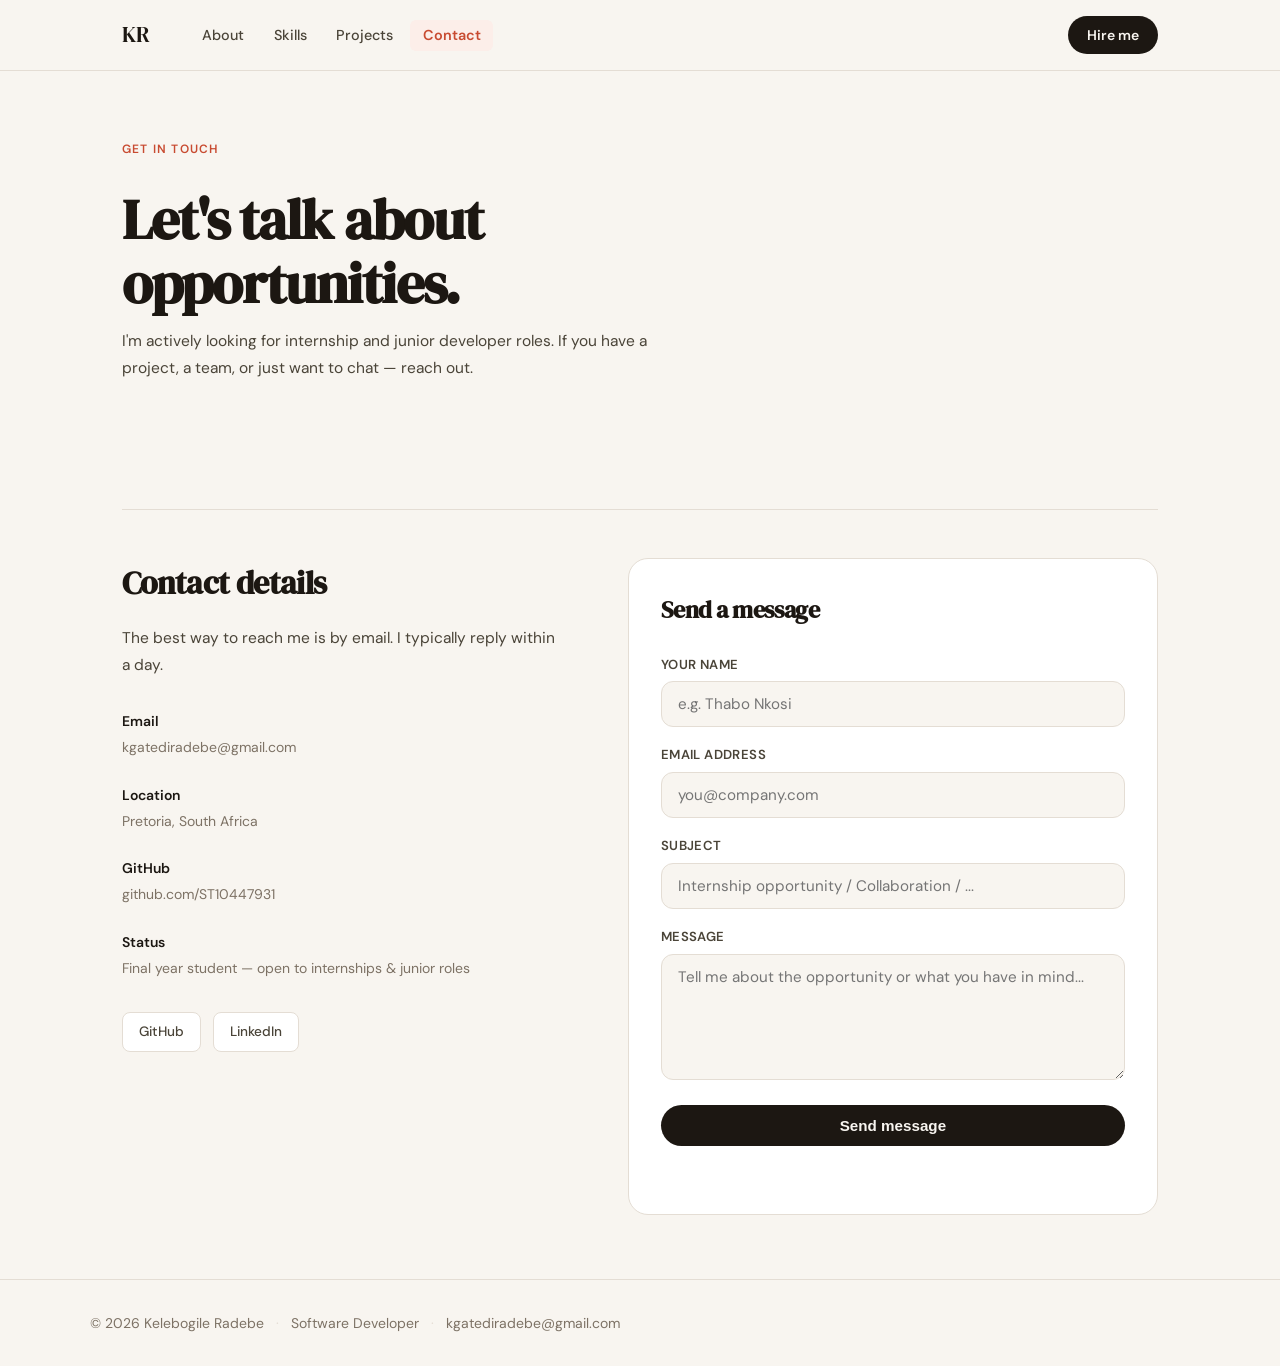
==== contact.html @ 3945b058 "Add files via upload" ====
<!DOCTYPE html>
<html lang="en">
<head>
  <meta charset="UTF-8">
  <meta name="viewport" content="width=device-width, initial-scale=1.0">
  <title>Contact — Kelebogile Radebe</title>
  <link rel="preconnect" href="https://fonts.googleapis.com">
  <link href="https://fonts.googleapis.com/css2?family=DM+Serif+Display:ital@0;1&family=DM+Sans:wght@300;400;500;600&display=swap" rel="stylesheet">
  <link rel="stylesheet" href="style.css">
</head>
<body>

<nav>
  <div class="nav-inner">
    <a href="index.html" class="nav-logo">KR</a>
     <ul class="nav-links">
      <li><a href="index.html">About</a></li>
      <li><a href="skills.html">Skills</a></li>
      <li><a href="projects.html">Projects</a></li>
      <li><a href="contact.html" class="active">Contact</a></li>
    </ul>
    <a href="contact.html" class="nav-cta">Hire me</a>
  </div>
</nav>

<main>
  <div class="page-hero">
    <span class="section-tag">Get in touch</span>
    <h1>Let's talk about<br>opportunities.</h1>
    <p>I'm actively looking for internship and junior developer roles. If you have a project, a team, or just want to chat — reach out.</p>
  </div>

  <section class="contact-section">
    <div class="contact-grid">

      <div class="contact-info">
        <h2>Contact details</h2>
        <p>The best way to reach me is by email. I typically reply within a day.</p>

        <div class="contact-detail">
          <div class="contact-detail-text">
            <strong>Email</strong>
            <span>kgatediradebe@gmail.com</span>
          </div>
        </div>

        <div class="contact-detail">
          <div class="contact-detail-text">
            <strong>Location</strong>
            <span>Pretoria, South Africa</span>
          </div>
        </div>

        <div class="contact-detail">
          <div class="contact-detail-text">
            <strong>GitHub</strong>
            <span>github.com/ST10447931</span>
          </div>
        </div>

        <div class="contact-detail">
          <div class="contact-detail-text">
            <strong>Status</strong>
            <span>Final year student — open to internships &amp; junior roles</span>
          </div>
        </div>

        <div class="social-row">
          <a href="#" class="social-btn">GitHub</a>
          <a href="#" class="social-btn">LinkedIn</a>
        </div>
      </div>

      <div class="contact-form">
        <h2>Send a message</h2>
        <div class="form-field">
          <label>Your name</label>
          <input type="text" id="name" placeholder="e.g. Thabo Nkosi">
        </div>
        <div class="form-field">
          <label>Email address</label>
          <input type="email" id="email" placeholder="you@company.com">
        </div>
        <div class="form-field">
          <label>Subject</label>
          <input type="text" id="subject" placeholder="Internship opportunity / Collaboration / ...">
        </div>
        <div class="form-field">
          <label>Message</label>
          <textarea id="message" rows="5" placeholder="Tell me about the opportunity or what you have in mind..."></textarea>
        </div>
        <button class="btn-primary" id="sendBtn" style="width:100%">Send message</button>
        <div class="form-status" id="formStatus"></div>
      </div>

    </div>
  </section>
</main>

<footer>
  <div class="footer-inner">
    <span>© 2026 Kelebogile Radebe</span>
    <span class="footer-sep">·</span>
    <span>Software Developer</span>
    <span class="footer-sep">·</span>
    <a href="mailto:kgatediradebe@gmail.com">kgatediradebe@gmail.com</a>
  </div>
</footer>

<script>
  document.getElementById('sendBtn').addEventListener('click', () => {
    const name    = document.getElementById('name').value.trim();
    const email   = document.getElementById('email').value.trim();
    const subject = document.getElementById('subject').value.trim();
    const message = document.getElementById('message').value.trim();
    const status  = document.getElementById('formStatus');

    if (!name || !email || !message) {
      status.textContent = 'Please fill in your name, email, and message.';
      status.className = 'form-status error';
      return;
    }

    const emailRegex = /^[^\s@]+@[^\s@]+\.[^\s@]+$/;
    if (!emailRegex.test(email)) {
      status.textContent = 'Please enter a valid email address.';
      status.className = 'form-status error';
      return;
    }

    // In a real deployment this would POST to a backend or Formspree/EmailJS
    status.textContent = "Message sent — I'll get back to you soon.";
    status.className = 'form-status success';
    document.getElementById('name').value = '';
    document.getElementById('email').value = '';
    document.getElementById('subject').value = '';
    document.getElementById('message').value = '';

    setTimeout(() => { status.textContent = ''; }, 5000);
  });
</script>
</body>
</html>
---- style.css ----
/* ===========================
   KELEBOGILE RADEBE PORTFOLIO
   =========================== */

:root {
  --bg: #f8f5f0;
  --surface: #ffffff;
  --surface-2: #f2ede6;
  --ink: #1c1712;
  --ink-2: #4a4438;
  --ink-3: #7d7265;
  --accent: #c84b31;
  --accent-light: #fceee9;
  --accent-2: #2a5c45;
  --border: #e4ddd4;
  --radius: 12px;
  --radius-lg: 20px;
}

* {
  margin: 0;
  padding: 0;
  box-sizing: border-box;
}

html {
  scroll-behavior: smooth;
}

body {
  font-family: 'DM Sans', sans-serif;
  background: var(--bg);
  color: var(--ink);
  line-height: 1.6;
}

em {
  font-family: 'DM Serif Display', serif;
  font-style: italic;
  color: var(--accent);
}

/* ---- NAV ---- */
nav {
  position: sticky;
  top: 0;
  z-index: 100;
  background: var(--bg);
  border-bottom: 1px solid var(--border);
}

.nav-inner {
  max-width: 1100px;
  margin: 0 auto;
  padding: 1rem 2rem;
  display: flex;
  align-items: center;
  gap: 2.5rem;
}

.nav-logo {
  font-family: 'DM Serif Display', serif;
  font-size: 1.4rem;
  color: var(--ink);
  text-decoration: none;
  letter-spacing: -0.02em;
  flex-shrink: 0;
}

.nav-links {
  display: flex;
  list-style: none;
  gap: 0.25rem;
  flex: 1;
}

.nav-links a {
  text-decoration: none;
  color: var(--ink-2);
  font-size: 0.9rem;
  font-weight: 500;
  padding: 0.4rem 0.8rem;
  border-radius: 6px;
  transition: background 0.15s, color 0.15s;
}

.nav-links a:hover {
  background: var(--surface-2);
  color: var(--ink);
}

.nav-links a.active {
  background: var(--accent-light);
  color: var(--accent);
  font-weight: 600;
}

.nav-cta {
  flex-shrink: 0;
  background: var(--ink);
  color: var(--bg);
  text-decoration: none;
  padding: 0.5rem 1.2rem;
  border-radius: 100px;
  font-size: 0.875rem;
  font-weight: 600;
  transition: opacity 0.15s;
}

.nav-cta:hover {
  opacity: 0.8;
}

/* ---- HERO ---- */
.hero {
  max-width: 1100px;
  margin: 0 auto;
  padding: 5rem 2rem 4rem;
}

.hero-body {
  display: flex;
  align-items: center;
  justify-content: space-between;
  gap: 4rem;
  margin-bottom: 4rem;
}

.hero-text {
  flex: 1;
}

.hero-photo-wrap {
  flex-shrink: 0;
}

.hero-photo {
  width: 460px;
  height: 460px;
  border-radius: 50%;
  object-fit: cover;
  object-position: center top;
  border: 4px solid var(--surface);
  box-shadow: 0 8px 32px rgba(0,0,0,0.12), 0 0 0 6px var(--surface-2);
  display: block;
}

.hero-label {
  display: inline-block;
  background: var(--accent-light);
  color: var(--accent);
  font-size: 0.8rem;
  font-weight: 600;
  letter-spacing: 0.05em;
  text-transform: uppercase;
  padding: 0.35rem 0.9rem;
  border-radius: 100px;
  margin-bottom: 1.5rem;
}

.hero h1 {
  font-family: 'DM Serif Display', serif;
  font-size: clamp(2.8rem, 6vw, 5rem);
  line-height: 1.1;
  letter-spacing: -0.02em;
  color: var(--ink);
  margin-bottom: 1.5rem;
}

.hero-sub {
  max-width: 560px;
  color: var(--ink-2);
  font-size: 1.05rem;
  line-height: 1.7;
  margin-bottom: 2.5rem;
}

.hero-actions {
  display: flex;
  gap: 1rem;
  flex-wrap: wrap;
  margin-bottom: 4rem;
}

.btn-primary {
  background: var(--ink);
  color: var(--bg);
  text-decoration: none;
  padding: 0.75rem 1.6rem;
  border-radius: 100px;
  font-weight: 600;
  font-size: 0.95rem;
  transition: opacity 0.15s;
  border: none;
  cursor: pointer;
  display: inline-block;
}

.btn-primary:hover {
  opacity: 0.8;
}

.btn-ghost {
  background: transparent;
  color: var(--ink-2);
  text-decoration: none;
  padding: 0.75rem 1.6rem;
  border-radius: 100px;
  font-weight: 500;
  font-size: 0.95rem;
  border: 1.5px solid var(--border);
  transition: border-color 0.15s, color 0.15s;
  display: inline-block;
}

.btn-ghost:hover {
  border-color: var(--ink-3);
  color: var(--ink);
}

.hero-stats {
  display: flex;
  align-items: center;
  gap: 2.5rem;
  padding: 2rem 0;
  border-top: 1px solid var(--border);
}

.stat {
  display: flex;
  flex-direction: column;
  gap: 0.2rem;
}

.stat-num {
  font-family: 'DM Serif Display', serif;
  font-size: 2rem;
  line-height: 1;
  color: var(--ink);
}

.stat-label {
  font-size: 0.8rem;
  color: var(--ink-3);
  text-transform: uppercase;
  letter-spacing: 0.05em;
}

.stat-divider {
  width: 1px;
  height: 40px;
  background: var(--border);
}

/* ---- ABOUT SECTION ---- */
.about-section {
  max-width: 1100px;
  margin: 0 auto;
  padding: 5rem 2rem;
  border-top: 1px solid var(--border);
}

.section-tag {
  display: inline-block;
  font-size: 0.75rem;
  font-weight: 600;
  letter-spacing: 0.1em;
  text-transform: uppercase;
  color: var(--accent);
  margin-bottom: 1rem;
}

.about-grid {
  display: grid;
  grid-template-columns: 1fr 1fr;
  gap: 5rem;
  align-items: start;
  margin-top: 1rem;
}

.about-text h2 {
  font-family: 'DM Serif Display', serif;
  font-size: 2.2rem;
  line-height: 1.2;
  letter-spacing: -0.02em;
  margin-bottom: 1.5rem;
  color: var(--ink);
}

.about-text p {
  color: var(--ink-2);
  margin-bottom: 1rem;
  line-height: 1.75;
  font-size: 0.97rem;
}

.about-card-stack {
  display: flex;
  flex-direction: column;
  gap: 1rem;
}

.about-card {
  background: var(--surface);
  border: 1px solid var(--border);
  border-radius: var(--radius);
  padding: 1.25rem 1.5rem;
  display: flex;
  align-items: flex-start;
  gap: 1rem;
  transition: transform 0.2s;
}

.about-card:hover {
  transform: translateX(4px);
}

.about-card-icon {
  font-size: 1.5rem;
  flex-shrink: 0;
}

.about-card div {
  display: flex;
  flex-direction: column;
  gap: 0.15rem;
}

.about-card strong {
  font-weight: 600;
  font-size: 0.95rem;
  color: var(--ink);
}

.about-card span {
  font-size: 0.85rem;
  color: var(--ink-3);
}

.about-card small {
  font-size: 0.78rem;
  color: var(--accent);
  font-weight: 500;
}

/* ---- MODULES ---- */
.modules-section {
  max-width: 1100px;
  margin: 0 auto;
  padding: 4rem 2rem;
  border-top: 1px solid var(--border);
}

.modules-section h2 {
  font-family: 'DM Serif Display', serif;
  font-size: 2rem;
  margin-bottom: 1.5rem;
  letter-spacing: -0.02em;
}

.modules-grid {
  display: flex;
  flex-wrap: wrap;
  gap: 0.75rem;
}

.module-chip {
  background: var(--surface);
  border: 1px solid var(--border);
  color: var(--ink-2);
  padding: 0.5rem 1.1rem;
  border-radius: 100px;
  font-size: 0.875rem;
  font-weight: 500;
  transition: border-color 0.15s, color 0.15s;
}

.module-chip:hover {
  border-color: var(--accent);
  color: var(--accent);
}

/* ---- CTA STRIP ---- */
.cta-strip {
  margin: 3rem 2rem;
  max-width: 1100px;
  margin-left: auto;
  margin-right: auto;
}

.cta-inner {
  background: var(--ink);
  color: var(--bg);
  border-radius: var(--radius-lg);
  padding: 2.5rem 3rem;
  display: flex;
  align-items: center;
  justify-content: space-between;
  gap: 2rem;
  flex-wrap: wrap;
}

.cta-inner p {
  font-family: 'DM Serif Display', serif;
  font-size: 1.5rem;
  letter-spacing: -0.02em;
}

.cta-inner .btn-primary {
  background: var(--accent);
  flex-shrink: 0;
}

/* ---- FOOTER ---- */
footer {
  border-top: 1px solid var(--border);
  padding: 2rem;
}

.footer-inner {
  max-width: 1100px;
  margin: 0 auto;
  display: flex;
  align-items: center;
  gap: 0.75rem;
  font-size: 0.875rem;
  color: var(--ink-3);
  flex-wrap: wrap;
}

.footer-inner a {
  color: var(--ink-3);
  text-decoration: none;
}

.footer-inner a:hover {
  color: var(--accent);
}

.footer-sep {
  color: var(--border);
}

/* ---- SKILLS PAGE ---- */
.page-hero {
  max-width: 1100px;
  margin: 0 auto;
  padding: 4rem 2rem 2rem;
}

.page-hero h1 {
  font-family: 'DM Serif Display', serif;
  font-size: clamp(2.2rem, 5vw, 3.5rem);
  line-height: 1.15;
  letter-spacing: -0.02em;
  margin-top: 0.75rem;
  margin-bottom: 0.75rem;
}

.page-hero p {
  color: var(--ink-2);
  max-width: 540px;
  line-height: 1.7;
  font-size: 0.97rem;
}

.skills-section {
  max-width: 1100px;
  margin: 0 auto;
  padding: 3rem 2rem;
  border-top: 1px solid var(--border);
}

.skills-section h2 {
  font-family: 'DM Serif Display', serif;
  font-size: 1.6rem;
  margin-bottom: 1.5rem;
  letter-spacing: -0.02em;
}

.skills-grid {
  display: grid;
  grid-template-columns: repeat(auto-fill, minmax(300px, 1fr));
  gap: 1.25rem;
}

.skill-card {
  background: var(--surface);
  border: 1px solid var(--border);
  border-radius: var(--radius);
  padding: 1.5rem;
  transition: box-shadow 0.2s;
}

.skill-card:hover {
  box-shadow: 0 4px 20px rgba(0,0,0,0.07);
}

.skill-top {
  display: flex;
  justify-content: space-between;
  align-items: center;
  margin-bottom: 0.75rem;
}

.skill-name {
  font-weight: 600;
  font-size: 0.95rem;
  color: var(--ink);
  display: flex;
  align-items: center;
  gap: 0.5rem;
}

.skill-pct {
  font-size: 0.82rem;
  color: var(--ink-3);
  font-weight: 500;
}

.skill-bar {
  background: var(--surface-2);
  border-radius: 4px;
  height: 6px;
  overflow: hidden;
}

.skill-fill {
  height: 100%;
  background: var(--accent);
  border-radius: 4px;
  width: 0;
  transition: width 0.9s cubic-bezier(0.4,0,0.2,1);
}

.skill-tools {
  margin-top: 0.6rem;
  font-size: 0.78rem;
  color: var(--ink-3);
}

.soft-grid {
  display: flex;
  flex-wrap: wrap;
  gap: 0.75rem;
}

.soft-chip {
  background: var(--surface-2);
  color: var(--ink-2);
  padding: 0.45rem 1rem;
  border-radius: 100px;
  font-size: 0.85rem;
  font-weight: 500;
  border: 1px solid var(--border);
}

/* ---- PROJECTS PAGE ---- */
.filter-bar {
  display: flex;
  gap: 0.5rem;
  margin-top: 1.5rem;
  flex-wrap: wrap;
}

.filter-btn {
  background: var(--surface);
  border: 1px solid var(--border);
  color: var(--ink-2);
  padding: 0.4rem 1rem;
  border-radius: 100px;
  font-size: 0.85rem;
  font-weight: 500;
  cursor: pointer;
  transition: all 0.15s;
  font-family: inherit;
}

.filter-btn:hover {
  border-color: var(--ink-3);
  color: var(--ink);
}

.filter-btn.active {
  background: var(--ink);
  border-color: var(--ink);
  color: var(--bg);
}

.projects-section {
  max-width: 1100px;
  margin: 0 auto;
  padding: 3rem 2rem;
  border-top: 1px solid var(--border);
}

.projects-grid {
  display: grid;
  grid-template-columns: repeat(auto-fill, minmax(320px, 1fr));
  gap: 1.5rem;
  margin-top: 1rem;
}

.project-card {
  background: var(--surface);
  border: 1px solid var(--border);
  border-radius: var(--radius-lg);
  overflow: hidden;
  transition: transform 0.2s, box-shadow 0.2s;
}

.project-card:hover {
  transform: translateY(-4px);
  box-shadow: 0 12px 32px rgba(0,0,0,0.08);
}

.project-thumb {
  height: 140px;
  display: flex;
  align-items: center;
  justify-content: center;
  font-size: 3rem;
  background: var(--surface-2);
}

.project-body {
  padding: 1.5rem;
}

.project-title {
  font-weight: 700;
  font-size: 1.05rem;
  color: var(--ink);
  margin-bottom: 0.5rem;
}

.project-desc {
  font-size: 0.9rem;
  color: var(--ink-2);
  line-height: 1.6;
  margin-bottom: 1rem;
}

.project-bullets {
  list-style: none;
  margin-bottom: 1rem;
}

.project-bullets li {
  font-size: 0.84rem;
  color: var(--ink-3);
  padding: 0.2rem 0;
  padding-left: 1rem;
  position: relative;
}

.project-bullets li::before {
  content: '—';
  position: absolute;
  left: 0;
  color: var(--border);
}

.tech-stack {
  display: flex;
  flex-wrap: wrap;
  gap: 0.4rem;
  margin-bottom: 1.25rem;
}

.tech-tag {
  background: var(--accent-light);
  color: var(--accent);
  font-size: 0.73rem;
  font-weight: 600;
  padding: 0.25rem 0.7rem;
  border-radius: 100px;
}

.project-link {
  font-size: 0.875rem;
  font-weight: 600;
  color: var(--ink-3);
  text-decoration: none;
  transition: color 0.15s;
}

.project-link:hover {
  color: var(--accent);
}

/* ---- CONTACT PAGE ---- */
.contact-section {
  max-width: 1100px;
  margin: 0 auto;
  padding: 4rem 2rem;
}

.contact-grid {
  display: grid;
  grid-template-columns: 1fr 1.2fr;
  gap: 4rem;
  align-items: start;
  margin-top: 2rem;
  border-top: 1px solid var(--border);
  padding-top: 3rem;
}

.contact-info h2 {
  font-family: 'DM Serif Display', serif;
  font-size: 2rem;
  margin-bottom: 1rem;
  letter-spacing: -0.02em;
}

.contact-info > p {
  color: var(--ink-2);
  line-height: 1.7;
  margin-bottom: 2rem;
  font-size: 0.97rem;
}

.contact-detail {
  display: flex;
  gap: 1rem;
  align-items: flex-start;
  margin-bottom: 1.5rem;
}

.contact-icon {
  width: 40px;
  height: 40px;
  background: var(--surface-2);
  border-radius: 10px;
  display: flex;
  align-items: center;
  justify-content: center;
  font-size: 1.1rem;
  flex-shrink: 0;
}

.contact-detail-text strong {
  display: block;
  font-weight: 600;
  font-size: 0.875rem;
  color: var(--ink);
  margin-bottom: 0.1rem;
}

.contact-detail-text span {
  font-size: 0.875rem;
  color: var(--ink-3);
}

.social-row {
  display: flex;
  gap: 0.75rem;
  margin-top: 2rem;
}

.social-btn {
  background: var(--surface);
  border: 1px solid var(--border);
  color: var(--ink-2);
  text-decoration: none;
  padding: 0.5rem 1rem;
  border-radius: 8px;
  font-size: 0.85rem;
  font-weight: 500;
  transition: all 0.15s;
}

.social-btn:hover {
  border-color: var(--ink);
  color: var(--ink);
}

.contact-form {
  background: var(--surface);
  border: 1px solid var(--border);
  border-radius: var(--radius-lg);
  padding: 2rem;
}

.contact-form h2 {
  font-family: 'DM Serif Display', serif;
  font-size: 1.5rem;
  margin-bottom: 1.5rem;
  letter-spacing: -0.02em;
}

.form-field {
  margin-bottom: 1.1rem;
}

.form-field label {
  display: block;
  font-size: 0.82rem;
  font-weight: 600;
  color: var(--ink-2);
  margin-bottom: 0.4rem;
  letter-spacing: 0.03em;
  text-transform: uppercase;
}

.form-field input,
.form-field textarea {
  width: 100%;
  background: var(--bg);
  border: 1px solid var(--border);
  border-radius: var(--radius);
  padding: 0.75rem 1rem;
  font-family: 'DM Sans', sans-serif;
  font-size: 0.95rem;
  color: var(--ink);
  transition: border-color 0.15s, box-shadow 0.15s;
  outline: none;
  resize: vertical;
}

.form-field input:focus,
.form-field textarea:focus {
  border-color: var(--ink);
  box-shadow: 0 0 0 3px rgba(28,23,18,0.06);
}

.form-status {
  margin-top: 0.75rem;
  font-size: 0.875rem;
  font-weight: 500;
  min-height: 1.5rem;
}

.form-status.success { color: var(--accent-2); }
.form-status.error   { color: var(--accent); }

/* ---- RESPONSIVE ---- */
@media (max-width: 768px) {
  .nav-cta { display: none; }
  .about-grid,
  .contact-grid { grid-template-columns: 1fr; gap: 2.5rem; }
  .hero-stats { gap: 1.5rem; }
  .hero-body { flex-direction: column-reverse; gap: 2rem; align-items: flex-start; }
  .hero-photo { width: 200px; height: 200px; }
  .cta-inner { flex-direction: column; align-items: flex-start; }
  .nav-links { gap: 0; }
  .nav-links a { padding: 0.4rem 0.5rem; font-size: 0.85rem; }
}
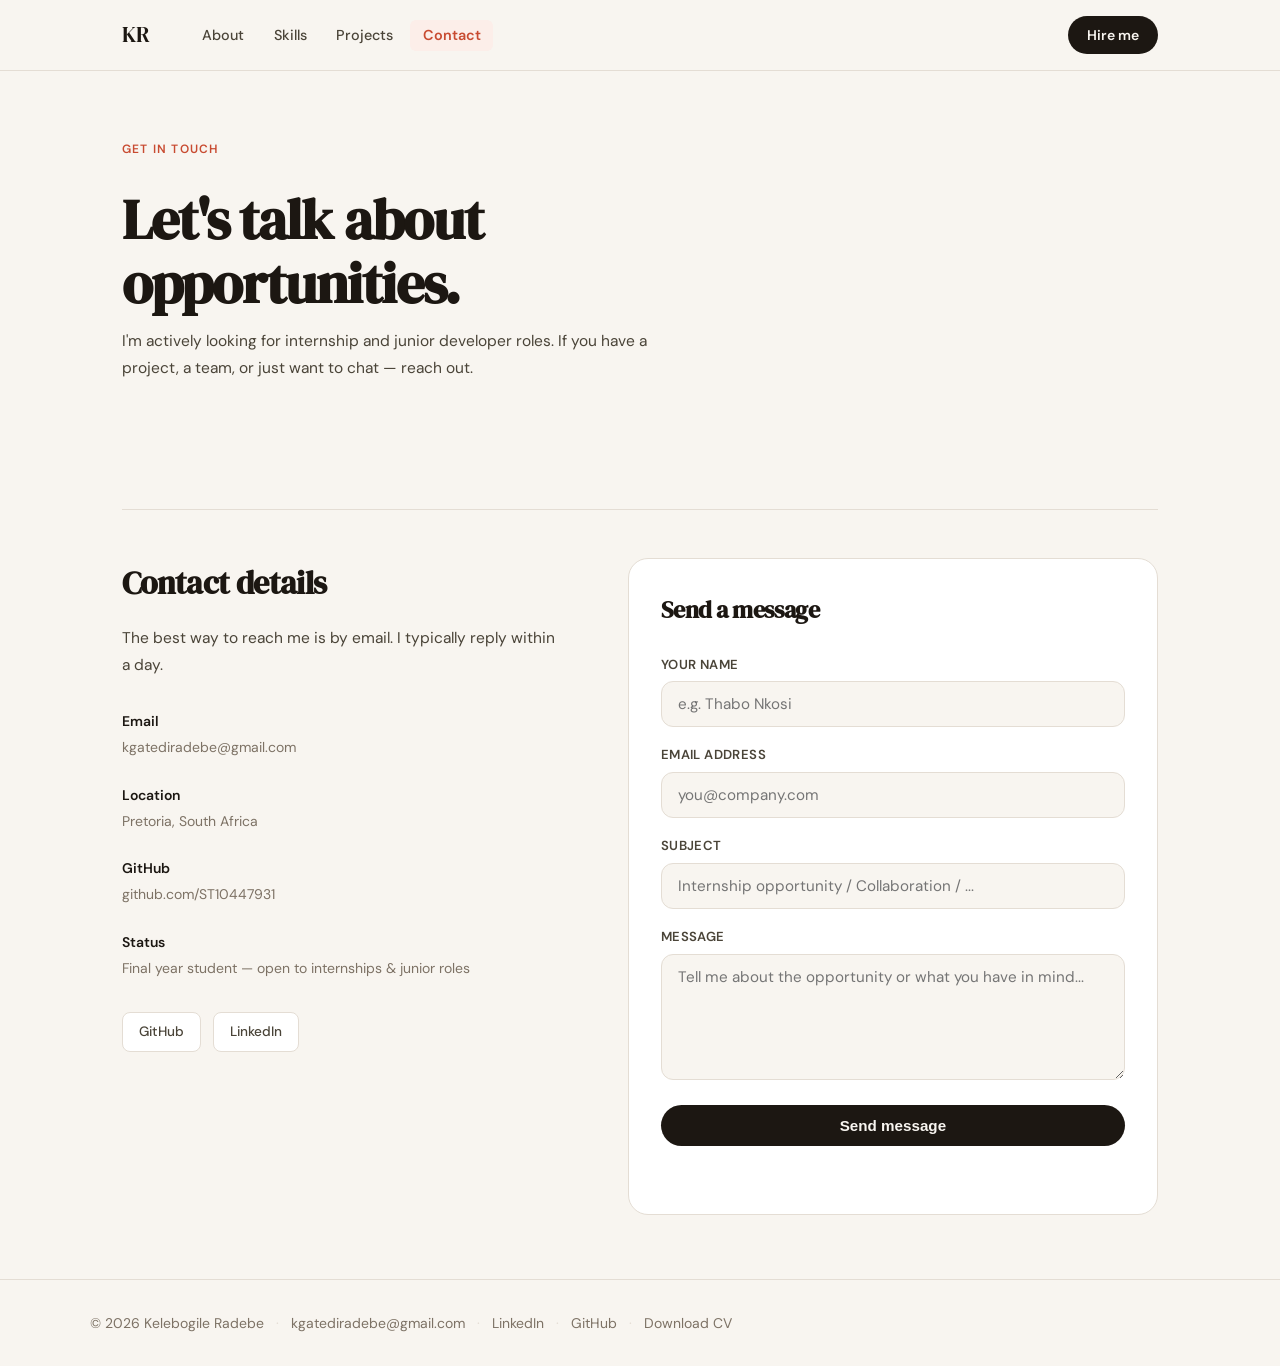
==== commit 984862b0: "Fix HTML encoding issues in contact.html" ====
--- a/contact.html
+++ b/contact.html
@@ -101,9 +101,13 @@
   <div class="footer-inner">
     <span>© 2026 Kelebogile Radebe</span>
     <span class="footer-sep">·</span>
-    <span>Software Developer</span>
+    <a href="mailto:kgatediradebe@gmail.com">kgatediradebe@gmail.com</a>
     <span class="footer-sep">·</span>
-    <a href="mailto:kgatediradebe@gmail.com">kgatediradebe@gmail.com</a>
+    <a href="https://www.linkedin.com/in/kelebogile-r-1488a2366?utm_source=share_via&utm_content=profile&utm_medium=member_ios" target="_blank" rel="noopener noreferrer">LinkedIn</a>
+    <span class="footer-sep">·</span>
+    <a href="https://github.com/ST10447931" target="_blank" rel="noopener noreferrer">GitHub</a>
+    <span class="footer-sep">·</span>
+    <a href="CV_LATEST.pdf" download="Kelebogile_Radebe_CV.pdf">Download CV</a>
   </div>
 </footer>
 
@@ -140,4 +144,4 @@
   });
 </script>
 </body>
-</html>+</html>
